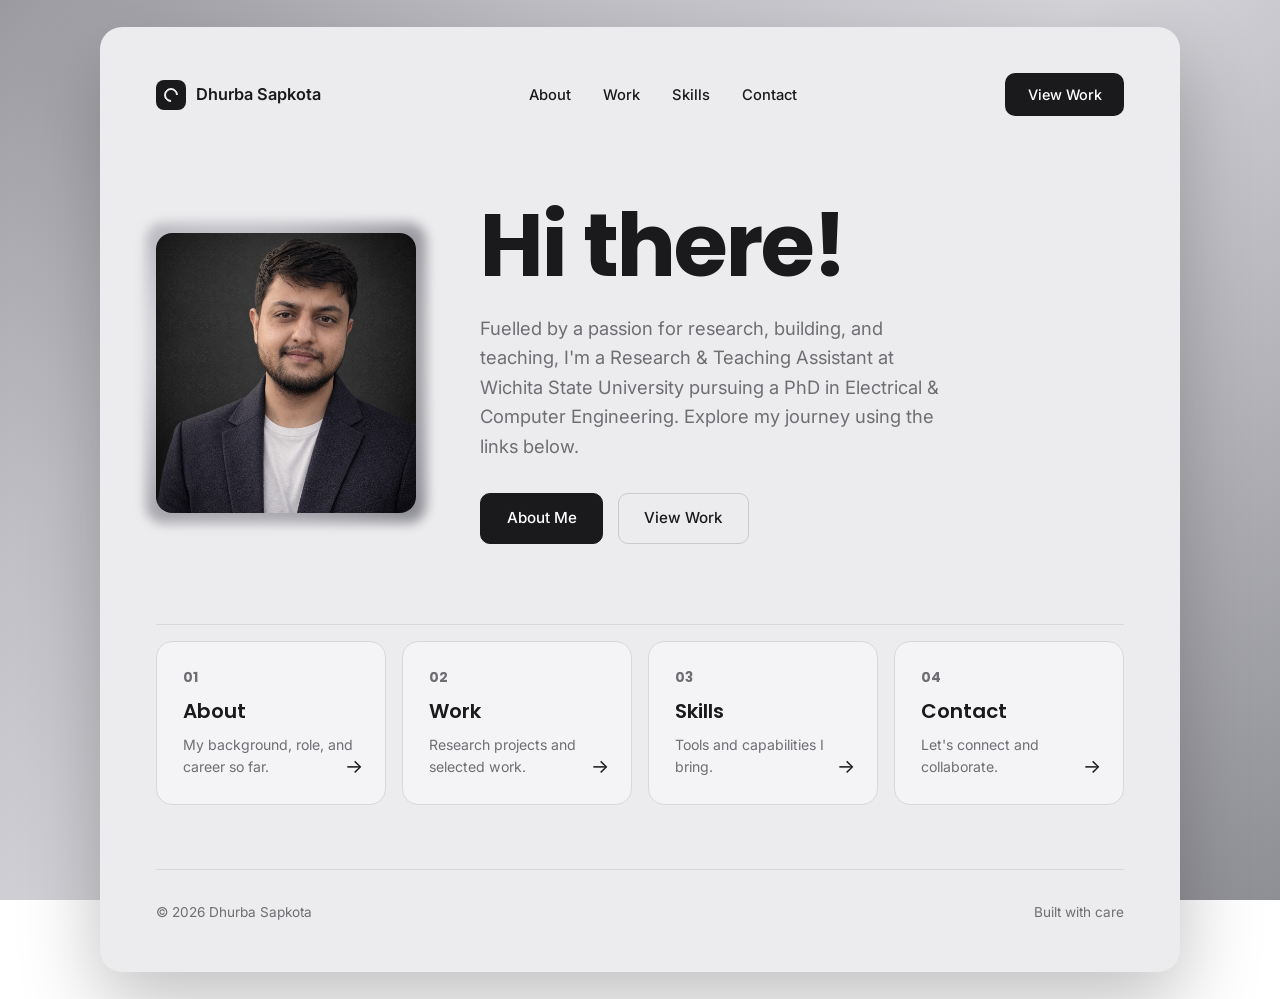
==== index.html @ 4236ccc6 "Portfolio website" ====
<!DOCTYPE html>
<html lang="en">
<head>
  <meta charset="UTF-8" />
  <meta name="viewport" content="width=device-width, initial-scale=1.0" />
  <title>Dhurba Sapkota — Portfolio</title>
  <link rel="stylesheet" href="style.css" />
  <link rel="preconnect" href="https://fonts.googleapis.com" />
  <link href="https://fonts.googleapis.com/css2?family=Poppins:wght@400;500;600;700;800&family=Inter:wght@400;500;600&display=swap" rel="stylesheet" />
</head>
<body>

  <div class="frame">

    <!-- NAV -->
    <nav class="nav">
      <a href="index.html" class="logo">
        <span class="logo-mark"></span>
        <span class="js-name">Dhurba Sapkota</span>
      </a>
      <ul class="nav-links" id="navLinks">
        <li><a href="about.html">About</a></li>
        <li><a href="work.html">Work</a></li>
        <li><a href="skills.html">Skills</a></li>
        <li><a href="contact.html">Contact</a></li>
      </ul>
      <a href="work.html" class="nav-btn">View Work</a>
      <button class="hamburger" id="hamburger" aria-label="Menu"><span></span><span></span></button>
    </nav>

    <!-- HERO -->
    <header id="home" class="hero">
      <div class="hero-photo reveal">
        <div class="photo-glow"></div>
        <div class="photo-inner js-photo"><i class="user-icon">DS</i></div>
      </div>
      <div class="hero-text reveal">
        <h1 id="heroGreeting">Hi there!</h1>
        <p id="heroBio">
          Fuelled by a passion for research, building, and teaching, I'm a Research &amp; Teaching
          Assistant at Wichita State University pursuing a PhD in Electrical &amp; Computer Engineering.
          Explore my journey using the links below.
        </p>
        <div class="hero-cta">
          <a href="about.html" class="btn-fill">About Me</a>
          <a href="work.html" class="btn-ghost">View Work</a>
        </div>
      </div>
    </header>

    <!-- QUICK LINKS -->
    <section class="quicklinks">
      <a href="about.html" class="ql-card reveal">
        <span class="ql-num">01</span>
        <h3>About</h3>
        <p>My background, role, and career so far.</p>
        <span class="ql-arrow">→</span>
      </a>
      <a href="work.html" class="ql-card reveal">
        <span class="ql-num">02</span>
        <h3>Work</h3>
        <p>Research projects and selected work.</p>
        <span class="ql-arrow">→</span>
      </a>
      <a href="skills.html" class="ql-card reveal">
        <span class="ql-num">03</span>
        <h3>Skills</h3>
        <p>Tools and capabilities I bring.</p>
        <span class="ql-arrow">→</span>
      </a>
      <a href="contact.html" class="ql-card reveal">
        <span class="ql-num">04</span>
        <h3>Contact</h3>
        <p>Let's connect and collaborate.</p>
        <span class="ql-arrow">→</span>
      </a>
    </section>

    <footer>
      <span>© 2026 Dhurba Sapkota</span>
      <span>Built with care</span>
    </footer>

  </div>

  <script src="script.js"></script>
  <script src="site.js"></script>
</body>
</html>
---- style.css ----
/* ===== RESET & TOKENS ===== */
*, *::before, *::after { box-sizing: border-box; margin: 0; padding: 0; }

:root {
  --card:     #ECECEE;   /* floating card */
  --card-2:   #F4F4F6;
  --ink:      #1A1A1C;   /* near-black text */
  --muted:    #6E6E73;
  --line:     #D8D8DC;
  --pill-bd:  #C9C9CF;
  --dark:     #1A1A1C;
  --radius:   22px;
  --ease:     cubic-bezier(0.16, 1, 0.3, 1);
}

html { scroll-behavior: smooth; }

body {
  font-family: 'Inter', sans-serif;
  /* GREY gradient background (was colorful in the reference) */
  background: linear-gradient(135deg, #9A9AA0 0%, #BFBFC5 25%, #D6D6DB 50%, #B4B4BA 75%, #8E8E95 100%);
  background-attachment: fixed;
  color: var(--ink);
  line-height: 1.6;
  min-height: 100vh;
  padding: 3vh 3vw;
}

a { text-decoration: none; color: inherit; }
ul { list-style: none; }
::selection { background: var(--dark); color: #fff; }

/* ===== FLOATING FRAME / CARD ===== */
.frame {
  max-width: 1080px;
  margin: 0 auto;
  background: var(--card);
  border-radius: var(--radius);
  padding: 1.5rem 3.5rem 3rem;
  box-shadow: 0 30px 80px rgba(0,0,0,0.25);
}

/* ===== NAV ===== */
.nav {
  display: flex; align-items: center; justify-content: space-between;
  padding: 1.4rem 0; position: relative;
}
.logo { display: flex; align-items: center; gap: 0.65rem; font-weight: 600; font-size: 1.02rem; color: var(--ink); }
.logo-mark {
  width: 30px; height: 30px; border-radius: 8px;
  background: var(--dark);
  position: relative; flex-shrink: 0;
}
.logo-mark::after {
  content: ''; position: absolute; inset: 8px;
  border: 2px solid var(--card); border-radius: 50%;
  border-right-color: transparent; transform: rotate(45deg);
}
.nav-links { display: flex; gap: 2rem; }
.nav-links a { font-size: 0.92rem; color: var(--ink); font-weight: 500; transition: color 0.25s; position: relative; }
.nav-links a:hover { color: var(--muted); }
.nav-links a.active { color: var(--ink); }
.nav-links a.active::after {
  content: ''; position: absolute; left: 0; right: 0; bottom: -6px;
  height: 2px; background: var(--dark); border-radius: 2px;
}
.nav-btn {
  background: var(--dark); color: #fff; font-weight: 500; font-size: 0.9rem;
  padding: 0.6rem 1.4rem; border-radius: 10px;
  transition: transform 0.3s var(--ease), opacity 0.3s;
}
.nav-btn:hover { transform: translateY(-2px); opacity: 0.9; }

.hamburger { display: none; flex-direction: column; gap: 6px; background: none; border: none; cursor: pointer; }
.hamburger span { width: 24px; height: 2px; background: var(--ink); border-radius: 2px; }

/* ===== HERO ===== */
.hero {
  display: grid; grid-template-columns: auto 1fr; gap: 4rem;
  align-items: center; padding: 4rem 0 5rem;
}
.hero-photo { position: relative; width: 260px; height: 280px; }
.photo-glow {
  position: absolute; inset: -10px;
  border-radius: 18px;
  /* grey glow instead of rainbow */
  background: radial-gradient(circle at 30% 40%, #fff 0%, #C4C4CB 35%, #9C9CA3 70%, #7E7E86 100%);
  filter: blur(6px);
  opacity: 0.9;
}
.photo-inner {
  position: absolute; inset: 0;
  border-radius: 16px;
  background: linear-gradient(160deg, #DADADE, #B7B7BD);
  display: flex; align-items: center; justify-content: center;
  overflow: hidden;
  box-shadow: inset 0 0 0 1px rgba(255,255,255,0.4);
}
.user-icon {
  font-family: 'Poppins', sans-serif; font-style: normal; font-weight: 700;
  font-size: 4rem; color: #6E6E73; letter-spacing: -2px;
}
.photo-inner .photo-img { width: 100%; height: 100%; object-fit: cover; display: block; }

.hero-text h1 {
  font-family: 'Poppins', sans-serif; font-weight: 700;
  font-size: clamp(3rem, 7vw, 5.5rem); line-height: 1; letter-spacing: -2px;
  margin-bottom: 1.5rem;
}
.hero-text p { font-size: 1.15rem; color: var(--muted); max-width: 460px; }

/* ===== CAREER ===== */
.career {
  display: grid; grid-template-columns: 1fr 1fr; gap: 4rem;
  padding: 3rem 0 4rem; align-items: start;
}
.career-left h2 {
  font-family: 'Poppins', sans-serif; font-weight: 700;
  font-size: clamp(1.8rem, 4vw, 2.6rem); line-height: 1.05; letter-spacing: -1px;
  margin-bottom: 1.5rem;
}
.career-left p { color: var(--muted); font-size: 0.98rem; max-width: 360px; }

.career-right { display: flex; flex-wrap: wrap; gap: 0.7rem; align-content: flex-start; }
.tag {
  font-size: 0.72rem; font-weight: 600; letter-spacing: 0.5px;
  color: var(--ink);
  background: var(--card-2);
  border: 1px solid var(--pill-bd);
  padding: 0.55rem 1rem; border-radius: 10px;
  transition: transform 0.25s var(--ease), background 0.25s, color 0.25s;
}
.tag:hover { transform: translateY(-2px); background: var(--dark); color: #fff; border-color: var(--dark); }

/* ===== WORK ===== */
.work { padding: 3rem 0 4rem; border-top: 1px solid var(--line); display: flex; flex-direction: column; gap: 1.2rem; }
.work-heading {
  font-family: 'Poppins', sans-serif; font-weight: 700;
  font-size: clamp(1.8rem, 4vw, 2.6rem); letter-spacing: -1px; margin-bottom: 2.5rem;
}
.work-card {
  display: grid; grid-template-columns: auto 1fr; gap: 2rem;
  background: var(--card-2); border: 1px solid var(--line);
  border-radius: 16px; padding: 2.2rem;
  transition: transform 0.4s var(--ease), box-shadow 0.4s var(--ease);
}
.work-card:hover { transform: translateY(-4px); box-shadow: 0 20px 50px rgba(0,0,0,0.12); }
.work-num { font-family: 'Poppins', sans-serif; font-weight: 700; font-size: 1.2rem; color: var(--muted); }
.work-info h3 { font-family: 'Poppins', sans-serif; font-weight: 600; font-size: 1.5rem; margin-bottom: 0.7rem; }
.work-info p { color: var(--muted); max-width: 620px; margin-bottom: 1.2rem; }
.work-tags { display: flex; flex-wrap: wrap; gap: 0.5rem; }
.work-tags span { font-size: 0.78rem; color: var(--muted); border: 1px solid var(--pill-bd); padding: 0.3rem 0.85rem; border-radius: 50px; }

/* ===== CONTACT ===== */
.contact { padding: 4rem 0 3rem; border-top: 1px solid var(--line); text-align: center; }
.contact h2 { font-family: 'Poppins', sans-serif; font-weight: 700; font-size: clamp(2rem, 5vw, 3.2rem); letter-spacing: -1px; margin-bottom: 1rem; }
.contact > div > p { color: var(--muted); margin-bottom: 2rem; }
.contact-mail {
  display: inline-block; font-family: 'Poppins', sans-serif; font-weight: 600;
  font-size: clamp(1.2rem, 3vw, 2rem); color: var(--ink);
  border-bottom: 2px solid var(--pill-bd); padding-bottom: 0.4rem;
  transition: border-color 0.3s, color 0.3s;
}
.contact-mail:hover { border-color: var(--dark); }
.contact-meta { margin-top: 2rem; color: var(--muted); font-size: 0.95rem; }

/* ===== FOOTER ===== */
footer {
  display: flex; align-items: center; justify-content: space-between;
  padding-top: 2rem; margin-top: 1rem; border-top: 1px solid var(--line);
  color: var(--muted); font-size: 0.85rem; flex-wrap: wrap; gap: 0.5rem;
}

/* ===== HERO CTA BUTTONS ===== */
.hero-cta { display: flex; gap: 0.9rem; margin-top: 2rem; flex-wrap: wrap; }
.btn-fill, .btn-ghost {
  display: inline-flex; align-items: center; justify-content: center;
  padding: 0.75rem 1.6rem; border-radius: 10px; font-weight: 500; font-size: 0.95rem;
  transition: transform 0.3s var(--ease), background 0.3s, color 0.3s, border-color 0.3s;
}
.btn-fill { background: var(--dark); color: #fff; border: 1px solid var(--dark); }
.btn-fill:hover { transform: translateY(-2px); opacity: 0.92; }
.btn-ghost { border: 1px solid var(--pill-bd); color: var(--ink); }
.btn-ghost:hover { border-color: var(--dark); transform: translateY(-2px); }
.btn-fill.full { width: 100%; padding: 0.85rem; cursor: pointer; }

/* ===== QUICK LINKS (home) ===== */
.quicklinks {
  display: grid; grid-template-columns: repeat(4, 1fr); gap: 1rem;
  padding: 1rem 0 3rem; border-top: 1px solid var(--line);
}
.ql-card {
  display: flex; flex-direction: column; gap: 0.4rem;
  background: var(--card-2); border: 1px solid var(--line);
  border-radius: 16px; padding: 1.6rem;
  transition: transform 0.35s var(--ease), box-shadow 0.35s var(--ease);
  position: relative; min-height: 150px;
}
.ql-card:hover { transform: translateY(-5px); box-shadow: 0 18px 40px rgba(0,0,0,0.12); }
.ql-num { font-family: 'Poppins', sans-serif; font-weight: 700; font-size: 0.85rem; color: var(--muted); }
.ql-card h3 { font-family: 'Poppins', sans-serif; font-weight: 600; font-size: 1.25rem; }
.ql-card p { color: var(--muted); font-size: 0.88rem; }
.ql-arrow { position: absolute; bottom: 1.4rem; right: 1.4rem; font-size: 1.2rem; color: var(--ink); transition: transform 0.3s var(--ease); }
.ql-card:hover .ql-arrow { transform: translateX(4px); }

/* ===== PAGE HEADER (inner pages) ===== */
.page-header { padding: 3rem 0 2.5rem; border-bottom: 1px solid var(--line); margin-bottom: 3rem; }
.page-num { font-size: 0.85rem; font-weight: 600; letter-spacing: 1.5px; color: var(--muted); text-transform: uppercase; }
.page-header h1 {
  font-family: 'Poppins', sans-serif; font-weight: 700;
  font-size: clamp(2.4rem, 6vw, 4rem); line-height: 1.02; letter-spacing: -1.5px; margin-top: 0.8rem;
}

/* ===== ABOUT PAGE ===== */
.about-intro { display: grid; grid-template-columns: auto 1fr; gap: 3.5rem; align-items: center; padding-bottom: 4rem; }
.about-intro-text p { font-size: 1.1rem; color: var(--muted); margin-bottom: 1.2rem; }
.about-intro-text strong { color: var(--ink); }

.timeline { display: flex; flex-direction: column; gap: 1rem; }
.tl-item { background: var(--card-2); border: 1px solid var(--line); border-radius: 14px; padding: 1.5rem; transition: transform 0.3s var(--ease); }
.tl-item:hover { transform: translateX(6px); }
.tl-date { display: inline-block; font-size: 0.78rem; font-weight: 600; color: var(--muted); background: var(--card); border: 1px solid var(--pill-bd); padding: 0.25rem 0.8rem; border-radius: 50px; margin-bottom: 0.7rem; }
.tl-item h3 { font-family: 'Poppins', sans-serif; font-weight: 600; font-size: 1.15rem; }
.tl-item p { color: var(--muted); font-size: 0.92rem; margin-top: 0.3rem; }

/* ===== SKILLS PAGE ===== */
.skills-section { padding-bottom: 3rem; }
.skills-detail { display: flex; flex-direction: column; border-top: 1px solid var(--line); }
.skill-row {
  display: flex; align-items: center; justify-content: space-between; gap: 2rem;
  padding: 1.5rem 0; border-bottom: 1px solid var(--line);
  transition: padding 0.35s var(--ease);
}
.skill-row:hover { padding-left: 1rem; }
.skill-name { font-family: 'Poppins', sans-serif; font-weight: 600; font-size: clamp(1.1rem, 2.4vw, 1.5rem); }
.skill-meta { color: var(--muted); font-size: 0.92rem; text-align: right; }

/* ===== CONTACT PAGE ===== */
.contact-page { display: grid; grid-template-columns: 1fr 1fr; gap: 4rem; align-items: start; padding-bottom: 2rem; }
.contact-lead { font-size: 1.1rem; color: var(--muted); margin-bottom: 1.8rem; }
.contact-mail {
  display: inline-block; font-family: 'Poppins', sans-serif; font-weight: 600;
  font-size: clamp(1.1rem, 2.6vw, 1.7rem); color: var(--ink);
  border-bottom: 2px solid var(--pill-bd); padding-bottom: 0.4rem; word-break: break-all;
  transition: border-color 0.3s;
}
.contact-mail:hover { border-color: var(--dark); }
.contact-details { display: flex; flex-direction: column; gap: 1.2rem; margin: 2.5rem 0; }
.cd-item { display: flex; flex-direction: column; gap: 0.2rem; }
.cd-label { font-size: 0.75rem; font-weight: 600; letter-spacing: 1px; text-transform: uppercase; color: var(--muted); }
.cd-value { font-size: 1rem; color: var(--ink); }
.contact-socials { display: flex; gap: 0.7rem; }
.contact-socials a { font-size: 0.85rem; font-weight: 500; color: var(--ink); border: 1px solid var(--pill-bd); padding: 0.5rem 1.1rem; border-radius: 10px; transition: 0.3s var(--ease); }
.contact-socials a:hover { background: var(--dark); color: #fff; border-color: var(--dark); transform: translateY(-2px); }

.contact-form { background: var(--card-2); border: 1px solid var(--line); border-radius: 18px; padding: 2rem; display: flex; flex-direction: column; gap: 1.1rem; }
.form-group { display: flex; flex-direction: column; gap: 0.4rem; }
.form-group label { font-size: 0.82rem; font-weight: 600; color: var(--ink); }
.form-group input, .form-group textarea {
  font-family: 'Inter', sans-serif; font-size: 0.95rem; color: var(--ink);
  background: var(--card); border: 1px solid var(--pill-bd); border-radius: 10px;
  padding: 0.7rem 0.9rem; resize: none; transition: border-color 0.3s, box-shadow 0.3s;
}
.form-group input:focus, .form-group textarea:focus { outline: none; border-color: var(--dark); box-shadow: 0 0 0 3px rgba(26,26,28,0.07); }

/* ===== REVEAL ===== */
.reveal { opacity: 0; transform: translateY(34px); transition: opacity 0.8s var(--ease), transform 0.8s var(--ease); }
.reveal.visible { opacity: 1; transform: translateY(0); }

/* ===== RESPONSIVE ===== */
@media (max-width: 820px) {
  .frame { padding: 1rem 1.5rem 2rem; }
  .nav-links, .nav-btn { display: none; }
  .nav-links.open {
    display: flex; flex-direction: column; gap: 1.2rem; position: absolute; top: 100%; left: 0; right: 0;
    background: var(--card-2); padding: 1.5rem; border-radius: 14px; z-index: 50; box-shadow: 0 20px 40px rgba(0,0,0,0.15);
  }
  .hamburger { display: flex; }
  .hero { grid-template-columns: 1fr; gap: 2.5rem; text-align: center; padding: 2.5rem 0 3rem; }
  .hero-photo { margin: 0 auto; }
  .hero-text p { margin: 0 auto; }
  .career { grid-template-columns: 1fr; gap: 2rem; }
  .career-left p { max-width: none; }
  .work-card { grid-template-columns: 1fr; gap: 1rem; }
  .quicklinks { grid-template-columns: 1fr 1fr; }
  .about-intro { grid-template-columns: 1fr; gap: 2.5rem; text-align: center; }
  .about-intro .hero-photo { margin: 0 auto; }
  .contact-page { grid-template-columns: 1fr; gap: 2.5rem; }
  .skill-row { flex-direction: column; align-items: flex-start; gap: 0.4rem; }
  .skill-meta { text-align: left; }
}

@media (max-width: 480px) {
  .quicklinks { grid-template-columns: 1fr; }
}
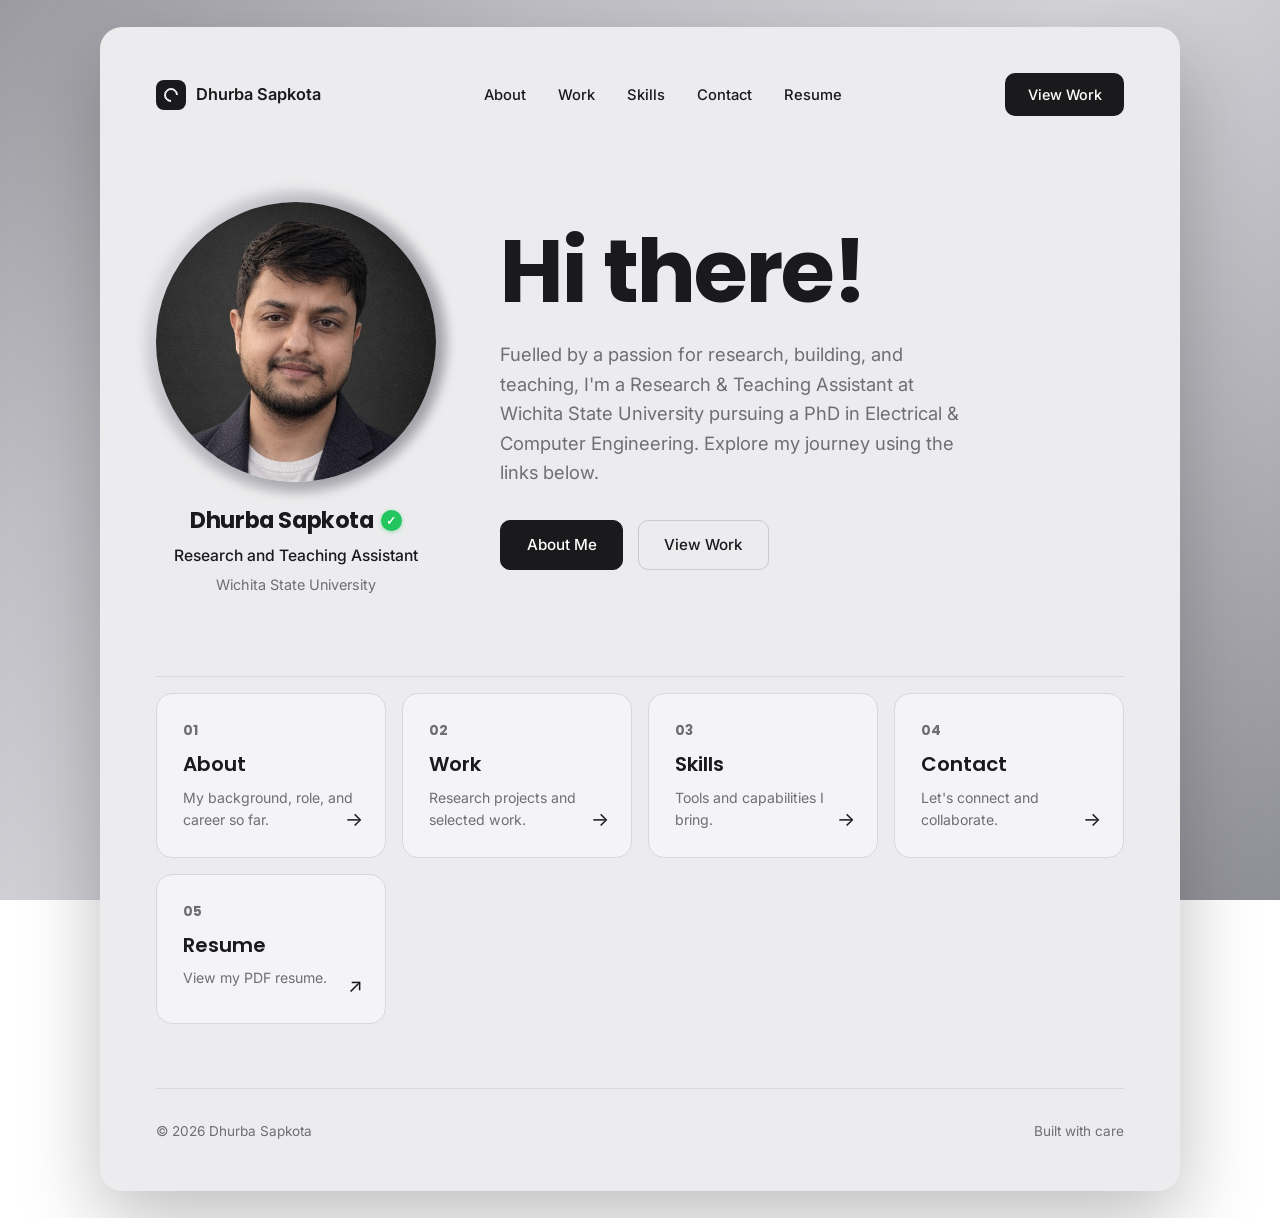
==== commit 4fe24d02: "Add profile identity block (name, verified tick, title, organization)" ====
--- a/index.html
+++ b/index.html
@@ -23,6 +23,7 @@
         <li><a href="work.html">Work</a></li>
         <li><a href="skills.html">Skills</a></li>
         <li><a href="contact.html">Contact</a></li>
+        <li class="resume-nav" hidden><a class="js-resume" href="#" target="_blank" rel="noopener">Resume</a></li>
       </ul>
       <a href="work.html" class="nav-btn">View Work</a>
       <button class="hamburger" id="hamburger" aria-label="Menu"><span></span><span></span></button>
@@ -30,9 +31,16 @@
 
     <!-- HERO -->
     <header id="home" class="hero">
-      <div class="hero-photo reveal">
-        <div class="photo-glow"></div>
-        <div class="photo-inner js-photo"><i class="user-icon">DS</i></div>
+      <div class="profile-block reveal">
+        <div class="hero-photo">
+          <div class="photo-glow"></div>
+          <div class="photo-inner js-photo"><i class="user-icon">DS</i></div>
+        </div>
+        <div class="photo-identity">
+          <div class="pi-name"><span class="js-name">Dhurba Sapkota</span><span class="verified-badge js-verified" title="Verified">&#10003;</span></div>
+          <div class="pi-title js-title">Research and Teaching Assistant</div>
+          <div class="pi-org js-org">Wichita State University</div>
+        </div>
       </div>
       <div class="hero-text reveal">
         <h1 id="heroGreeting">Hi there!</h1>
@@ -74,6 +82,12 @@
         <p>Let's connect and collaborate.</p>
         <span class="ql-arrow">→</span>
       </a>
+      <a class="ql-card reveal resume-card js-resume" href="#" target="_blank" rel="noopener" hidden>
+        <span class="ql-num">05</span>
+        <h3>Resume</h3>
+        <p>View my PDF resume.</p>
+        <span class="ql-arrow">↗</span>
+      </a>
     </section>
 
     <footer>
--- a/style.css
+++ b/style.css
@@ -29,6 +29,7 @@
 a { text-decoration: none; color: inherit; }
 ul { list-style: none; }
 ::selection { background: var(--dark); color: #fff; }
+[hidden] { display: none !important; }
 
 /* ===== FLOATING FRAME / CARD ===== */
 .frame {
@@ -79,10 +80,10 @@
   display: grid; grid-template-columns: auto 1fr; gap: 4rem;
   align-items: center; padding: 4rem 0 5rem;
 }
-.hero-photo { position: relative; width: 260px; height: 280px; }
+.hero-photo { position: relative; width: 280px; height: 280px; }
 .photo-glow {
   position: absolute; inset: -10px;
-  border-radius: 18px;
+  border-radius: 50%;
   /* grey glow instead of rainbow */
   background: radial-gradient(circle at 30% 40%, #fff 0%, #C4C4CB 35%, #9C9CA3 70%, #7E7E86 100%);
   filter: blur(6px);
@@ -90,7 +91,7 @@
 }
 .photo-inner {
   position: absolute; inset: 0;
-  border-radius: 16px;
+  border-radius: 50%;
   background: linear-gradient(160deg, #DADADE, #B7B7BD);
   display: flex; align-items: center; justify-content: center;
   overflow: hidden;
@@ -100,7 +101,23 @@
   font-family: 'Poppins', sans-serif; font-style: normal; font-weight: 700;
   font-size: 4rem; color: #6E6E73; letter-spacing: -2px;
 }
-.photo-inner .photo-img { width: 100%; height: 100%; object-fit: cover; display: block; }
+
+/* profile identity block (under the photo) */
+.profile-block { display: flex; flex-direction: column; align-items: center; gap: 1.3rem; }
+.photo-identity { text-align: center; display: flex; flex-direction: column; gap: 0.3rem; }
+.pi-name {
+  display: inline-flex; align-items: center; justify-content: center; gap: 0.45rem;
+  font-family: 'Poppins', sans-serif; font-weight: 700; font-size: 1.4rem; color: var(--ink); letter-spacing: -0.4px;
+}
+.verified-badge {
+  display: inline-flex; align-items: center; justify-content: center;
+  width: 21px; height: 21px; border-radius: 50%;
+  background: #22C55E; color: #fff; font-size: 0.72rem; font-weight: 700;
+  box-shadow: 0 1px 4px rgba(34,197,94,0.4); flex-shrink: 0;
+}
+.pi-title { font-size: 0.98rem; font-weight: 500; color: var(--ink); }
+.pi-org { font-size: 0.9rem; color: var(--muted); }
+.photo-inner .photo-img { width: 100%; height: 100%; object-fit: cover; object-position: center 20%; display: block; transform: scale(1.18) translateX(-6%); }
 
 .hero-text h1 {
   font-family: 'Poppins', sans-serif; font-weight: 700;
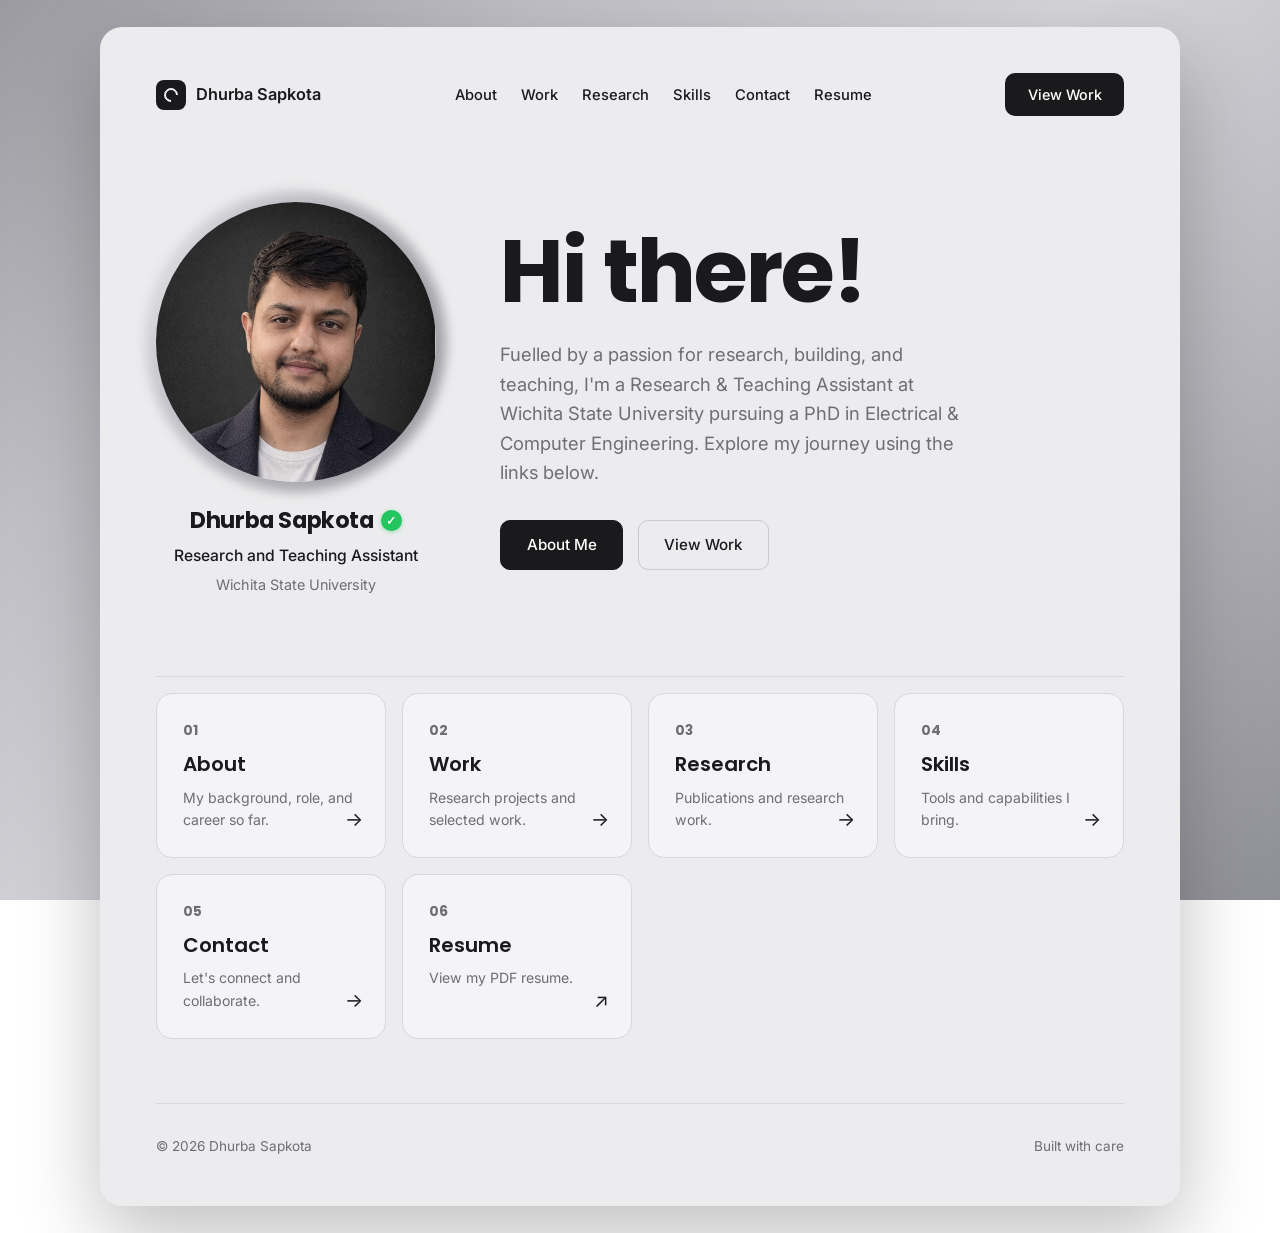
==== commit 76379b0b: "Add Research/Publications page, working contact form, Scholar/ORCID links" ====
--- a/index.html
+++ b/index.html
@@ -21,6 +21,7 @@
       <ul class="nav-links" id="navLinks">
         <li><a href="about.html">About</a></li>
         <li><a href="work.html">Work</a></li>
+        <li><a href="research.html">Research</a></li>
         <li><a href="skills.html">Skills</a></li>
         <li><a href="contact.html">Contact</a></li>
         <li class="resume-nav" hidden><a class="js-resume" href="#" target="_blank" rel="noopener">Resume</a></li>
@@ -70,20 +71,26 @@
         <p>Research projects and selected work.</p>
         <span class="ql-arrow">→</span>
       </a>
+      <a href="research.html" class="ql-card reveal">
+        <span class="ql-num">03</span>
+        <h3>Research</h3>
+        <p>Publications and research work.</p>
+        <span class="ql-arrow">→</span>
+      </a>
       <a href="skills.html" class="ql-card reveal">
-        <span class="ql-num">03</span>
+        <span class="ql-num">04</span>
         <h3>Skills</h3>
         <p>Tools and capabilities I bring.</p>
         <span class="ql-arrow">→</span>
       </a>
       <a href="contact.html" class="ql-card reveal">
-        <span class="ql-num">04</span>
+        <span class="ql-num">05</span>
         <h3>Contact</h3>
         <p>Let's connect and collaborate.</p>
         <span class="ql-arrow">→</span>
       </a>
       <a class="ql-card reveal resume-card js-resume" href="#" target="_blank" rel="noopener" hidden>
-        <span class="ql-num">05</span>
+        <span class="ql-num">06</span>
         <h3>Resume</h3>
         <p>View my PDF resume.</p>
         <span class="ql-arrow">↗</span>
--- a/style.css
+++ b/style.css
@@ -57,7 +57,7 @@
   border: 2px solid var(--card); border-radius: 50%;
   border-right-color: transparent; transform: rotate(45deg);
 }
-.nav-links { display: flex; gap: 2rem; }
+.nav-links { display: flex; gap: 1.5rem; }
 .nav-links a { font-size: 0.92rem; color: var(--ink); font-weight: 500; transition: color 0.25s; position: relative; }
 .nav-links a:hover { color: var(--muted); }
 .nav-links a.active { color: var(--ink); }
@@ -117,7 +117,7 @@
 }
 .pi-title { font-size: 0.98rem; font-weight: 500; color: var(--ink); }
 .pi-org { font-size: 0.9rem; color: var(--muted); }
-.photo-inner .photo-img { width: 100%; height: 100%; object-fit: cover; object-position: center 20%; display: block; transform: scale(1.18) translateX(-6%); }
+.photo-inner .photo-img { width: 100%; height: 100%; object-fit: cover; object-position: center 20%; display: block; transform: scale(1.08) translateX(-4%); }
 
 .hero-text h1 {
   font-family: 'Poppins', sans-serif; font-weight: 700;
@@ -167,6 +167,23 @@
 .work-info p { color: var(--muted); max-width: 620px; margin-bottom: 1.2rem; }
 .work-tags { display: flex; flex-wrap: wrap; gap: 0.5rem; }
 .work-tags span { font-size: 0.78rem; color: var(--muted); border: 1px solid var(--pill-bd); padding: 0.3rem 0.85rem; border-radius: 50px; }
+
+/* ===== PUBLICATIONS ===== */
+.pubs { padding: 0.5rem 0 2rem; display: flex; flex-direction: column; gap: 1.2rem; }
+.pub-empty { color: var(--muted); font-size: 1.05rem; padding: 2rem 0; }
+.pub-card {
+  display: grid; grid-template-columns: auto 1fr; gap: 1.5rem;
+  background: var(--card-2); border: 1px solid var(--line);
+  border-radius: 16px; padding: 1.8rem;
+  transition: transform 0.35s var(--ease), box-shadow 0.35s var(--ease);
+}
+.pub-card:hover { transform: translateY(-4px); box-shadow: 0 18px 40px rgba(0,0,0,0.1); }
+.pub-year { font-family: 'Poppins', sans-serif; font-weight: 700; font-size: 1.1rem; color: var(--ink); }
+.pub-body h3 { font-family: 'Poppins', sans-serif; font-weight: 600; font-size: 1.2rem; margin-bottom: 0.4rem; line-height: 1.3; }
+.pub-authors { color: var(--ink); font-size: 0.92rem; }
+.pub-venue { color: var(--muted); font-size: 0.9rem; font-style: italic; margin-top: 0.2rem; }
+.pub-link { display: inline-block; margin-top: 0.8rem; font-weight: 600; font-size: 0.88rem; color: var(--ink); border-bottom: 1px solid var(--pill-bd); }
+.pub-link:hover { border-color: var(--dark); }
 
 /* ===== CONTACT ===== */
 .contact { padding: 4rem 0 3rem; border-top: 1px solid var(--line); text-align: center; }
